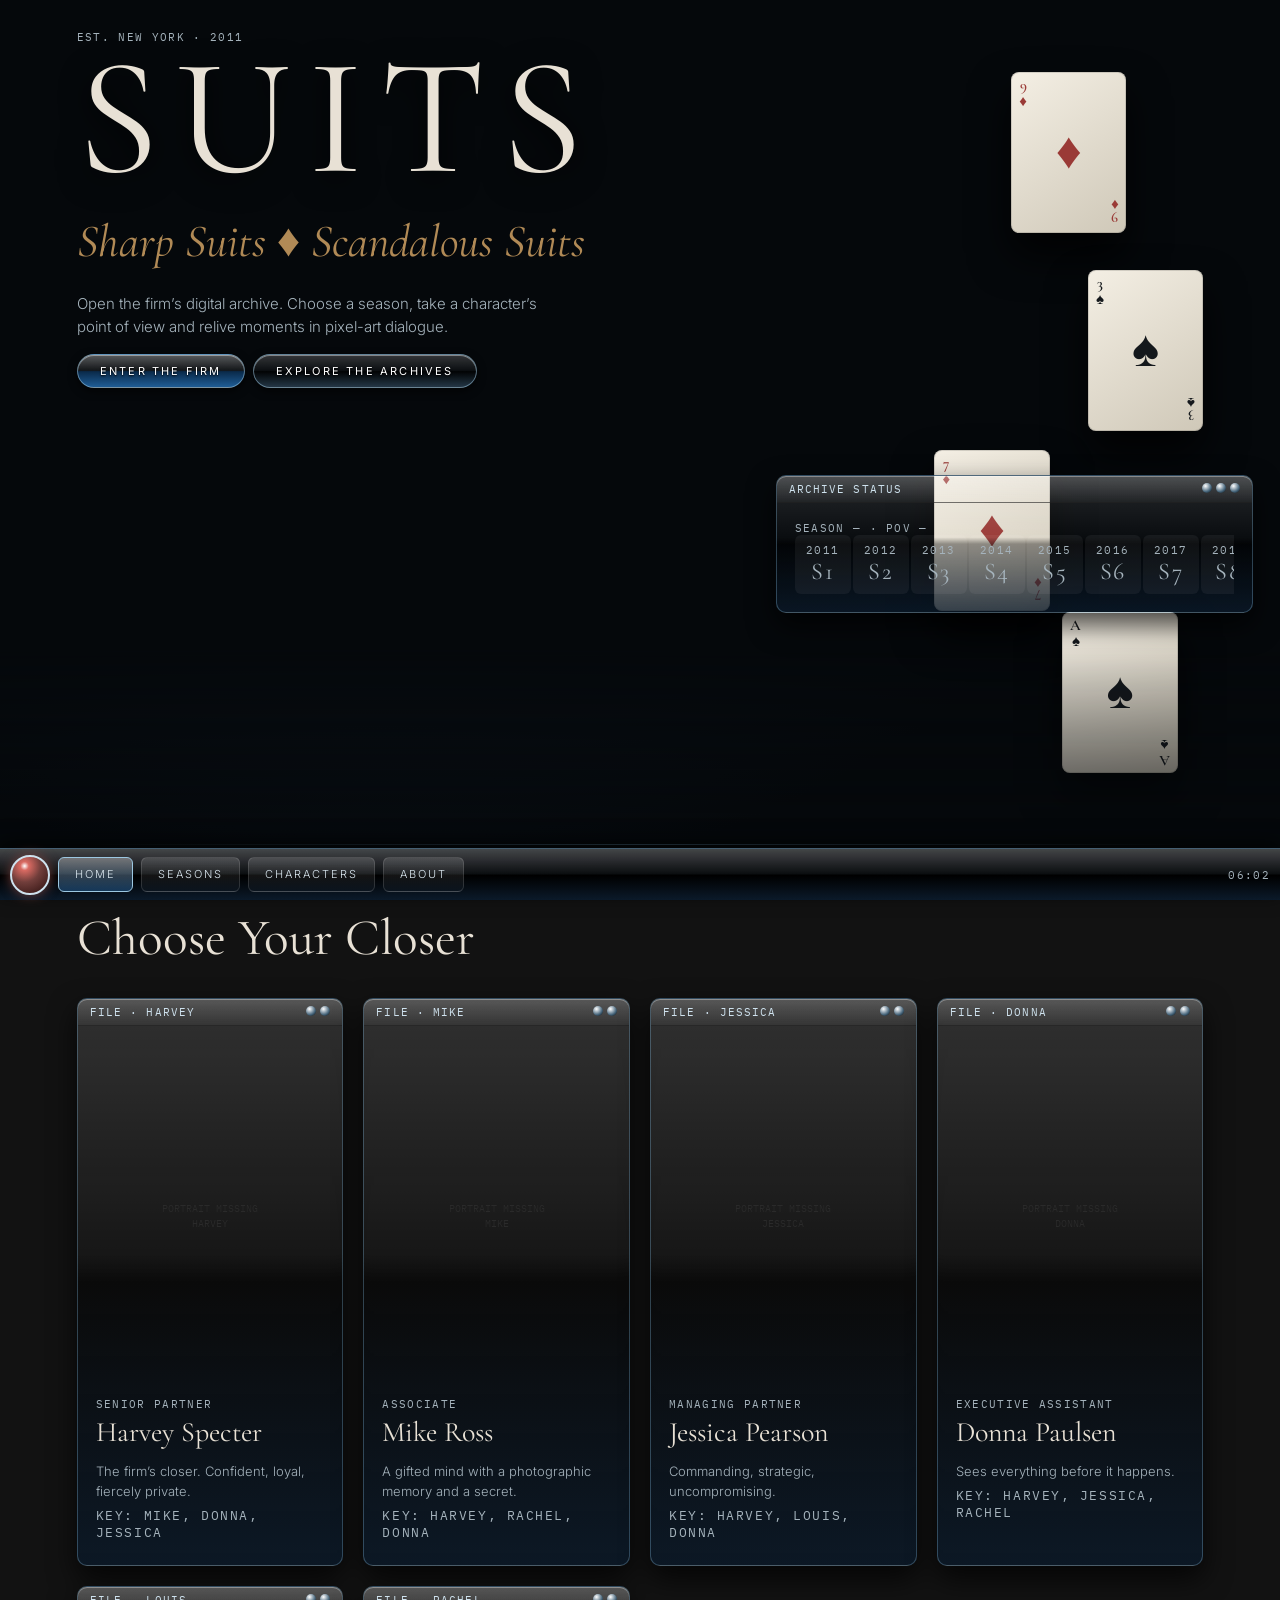
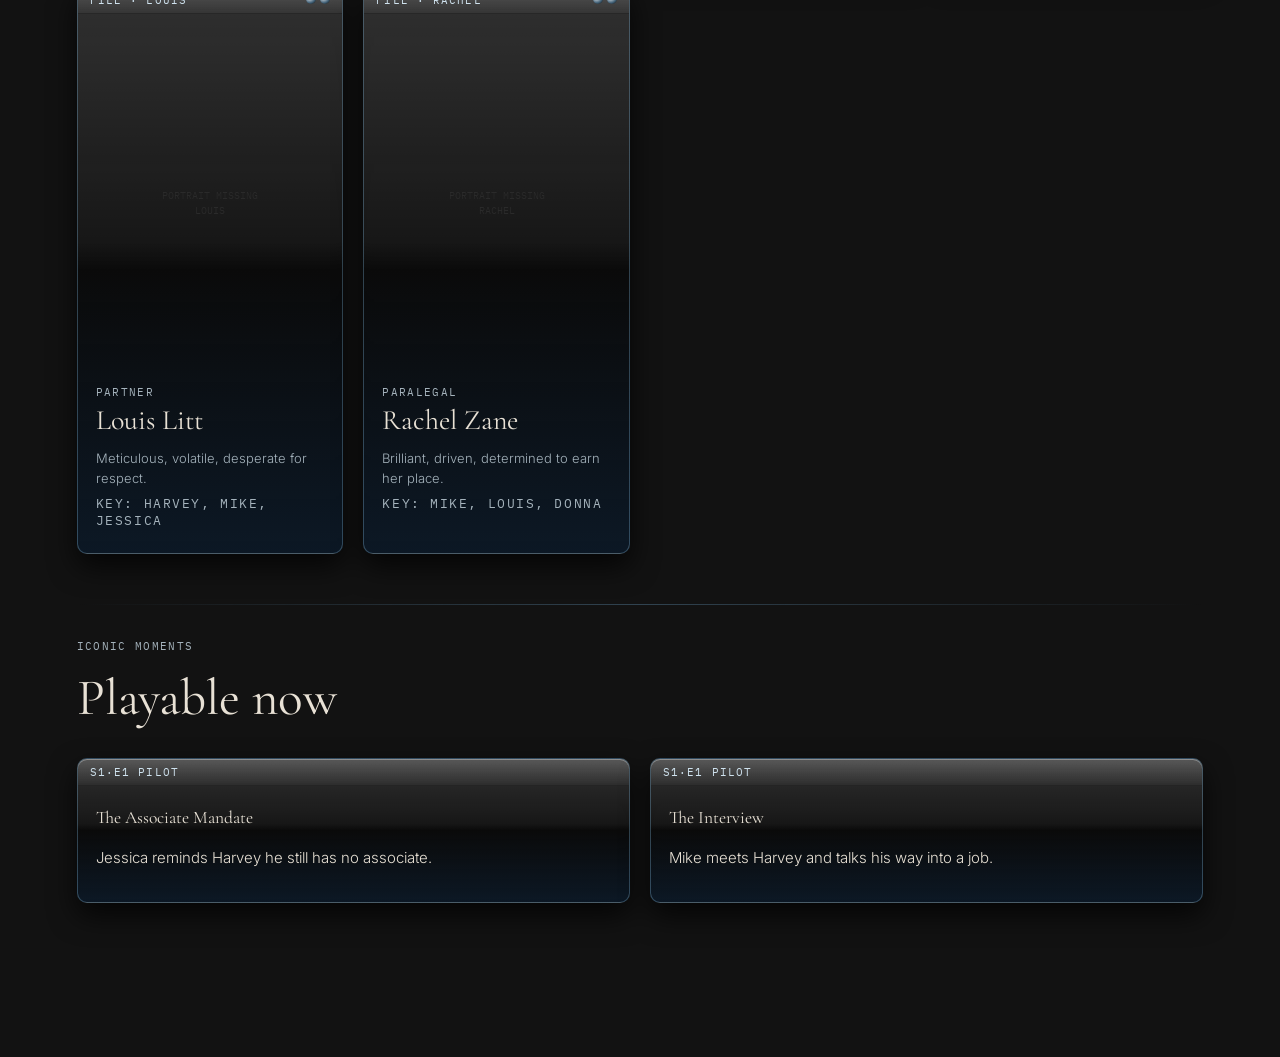
==== index.html @ e46c5b12 "move files to root" ====
<!DOCTYPE html>
<html lang="en">

<head>
    <meta charset="utf-8">
    <meta name="viewport" content="width=device-width, initial-scale=1, viewport-fit=cover">
    <title>SUITS — The Art of the Deal</title>
    <link
        href="https://fonts.googleapis.com/css2?family=Cormorant+Garamond:wght@400;600&family=Inter:wght@300;400&family=IBM+Plex+Mono&family=Press+Start+2P&display=swap"
        rel="stylesheet">
    <link rel="stylesheet" href="css/styles.css">
</head>

<body>

    <section class="pg on" id="p-home">
        <div class="hero" id="hero">
            <div class="sphere"></div>
            <div class="pc c1 red"><span class="r">9<br>♦</span><span class="s">♦</span><span class="r b">9<br>♦</span></div>
            <div class="pc c2"><span class="r">3<br>♠</span><span class="s">♠</span><span class="r b">3<br>♠</span></div>
            <div class="pc c3 red"><span class="r">7<br>♦</span><span class="s">♦</span><span class="r b">7<br>♦</span></div>
            <div class="pc c4"><span class="r">A<br>♠</span><span class="s">♠</span><span class="r b">A<br>♠</span></div>            
            <div class="hg">
                <div>
                    <div class="mono">Est. New York · 2011</div>
                    <h1>SUITS</h1>
                    <h2>Sharp Suits ♦ Scandalous Suits</h2>
                    <p style="max-width:460px;color:var(--sv)">Open the firm’s digital archive. Choose a season, take a
                        character’s point of view and relive moments in pixel-art dialogue.</p>
                    <p><button class="btn" id="enterBtn">Enter the firm</button> &nbsp;<a class="btn g" href="#seasons">Explore
                            the archives</a></p>
                </div>
                <div class="aw">
                    <div class="tb"><span>Archive status</span><span><i></i><i></i><i></i></span></div>
                    <div class="bd">
                        <div class="mono" id="wst"></div>
                        <div class="fc" id="fc"></div>
                    </div>
                </div>
            </div>
        </div>
        <div class="top">
            <div class="sec rv" id="people">
                <div class="mono">Pearson's People</div>
                <h2>Choose Your Closer</h2>
                <div class="row" id="hp"></div>
            </div>
            <div class="sec rv">
                <div class="mono">Iconic moments</div>
                <h2>Playable now</h2>
                <div class="row" id="hm"></div>
            </div>
        </div>
    </section>

    <section class="pg top" id="p-seasons">
        <div class="mono">Archive · Historical records</div>
        <h2 style="font-size:52px;margin:6px 0 20px">The Firm’s Records</h2>
        <div class="row" id="sg"></div>
    </section>
    <section class="pg top" id="p-characters">
        <div class="mono">Confidential · Personnel files</div>
        <h2 style="font-size:52px;margin:6px 0 8px">Lobby</h2>
        <div class="row" id="cg"></div>
    </section>
    <section class="pg top" id="p-scenes">
        <div class="mono" id="sh"></div>
        <h2 style="font-size:46px;margin:6px 0 20px">Revisit the moments that defined the firm</h2>
        <div id="sl" class="row" style="grid-template-columns:1fr"></div>
    </section>
    <section class="pg top" id="p-player">
        <div class="bar mono"><span id="pi"></span><span id="pp"></span></div><br>
        <div class="stage" id="stage"></div>
        <div class="dbox" id="db">
            <div class="pt" id="dp"></div>
            <div>
                <div class="nm" id="dn"></div>
                <div class="tx" id="dt"></div>
                <div class="cont">CLICK TO CONTINUE ▼</div>
            </div>
        </div>
        <div class="bar">
            <div class="pr"><i id="pb"></i></div><span><button class="btn g" id="bp">Pause</button> <button
                    class="btn g" id="br">Restart</button><button class="btn g" id="bf">☆ Save</button><a class="btn g" href="#scenes">Scenes</a></span>
        </div>
    </section>
    <section class="pg top" id="p-about">
        <div class="aw" style="max-width:620px">
            <div class="tb"><span>About</span><span><i></i><i></i><i></i></span></div>
            <div class="bd">
                <p>Unofficial fan-made tribute to <i>Suits</i> (2011–2019). Dialogue is condensed paraphrase. Add scenes
                    by editing the <code>SC</code> array.</p>
            </div>
        </div>
    </section>
    <section class="pg top" id="p-saved">
        <div class="mono">Operations · Favourites</div>
        <h2 style="font-size:52px;margin:6px 0 20px">Saved Scenes</h2>
        <div id="fv" class="row" style="grid-template-columns:1fr"></div>
    </section>
    <div class="aw sm" id="sm">
        <div class="tb"><span>Operations</span></div>
        <a href="#" id="sndBtn">♪ Sound: <b id="sndState">Off</b></a>
        <a href="#saved">✰ Favorites </a>
        <a href="#scenes">🗁 Scenes </a>
        <a href="#" id="rs">⭯ Reset </a>
    </div>
    <div class="tk">
        <div class="orb" id="orb"></div><a class="t" href="#home" data-n="home">Home</a><a class="t" href="#seasons"
            data-n="seasons">Seasons</a><a class="t" href="#characters" data-n="characters">Characters</a><a class="t"
            href="#about" data-n="about">About</a><span class="mono" id="clk"></span>
    </div>
    <div class="ov" id="ov">
        <div class="aw">
            <div class="tb"><span>Suits</span></div>
            <div class="bd">
                <h2 id="ot"></h2>
                <p class="mono" id="oe"></p>
                <p id="ob"></p>
            </div>
        </div>
    </div>

    <audio id="bgm" src="assets/audio/theme.mp3" loop preload="none"></audio>
    <script src="js/data.js"></script>
    <script src="js/characters.js"></script>
    <script src="js/app.js"></script>
</body>

</html>
---- css/styles.css ----
/* =====================================================================
   styles.css — WHERE TO CHANGE THE LOOK
   1  COLOURS ........ the :root variables at the very top (change once, applies everywhere)
   2  GLASS WINDOWS .. .aw (panel) .tb (title bar) .btn (glossy button)
   3  HOMEPAGE ....... .hero .sphere .cube  (decorations)   .ph-tag (background placeholder)
   4  CARDS .......... .card  .card:hover  (hover effects)
   5  PORTRAITS ...... .slot   6 TASKBAR .tk   7 SCENE PLAYER .stage .sp .dbox
   8  ANIMATION ...... bottom of file: .rv (scroll reveal), @keyframes, hover glow
   ===================================================================== */

:root {
  --k:#090B0D;
  --n:#101820;
  --b:#142638;
  --s:#243746;
  --st:#45647A;
  --sv:#A5B3BC;
  --iv:#E8E1D5;
  --br:#B18A56;
  --bu:#713E3B;
  --cy:#428AA8;
  --bl:#1f5d96;
  color-scheme:dark;
  box-sizing:border-box;
  padding-top:env(safe-area-inset-top,0px)
}

* {
  box-sizing:border-box
}
html {
  scroll-padding-top:env(safe-area-inset-top,0px)
}

body {
  margin:0;
  background:radial-gradient(ellipse at 30% 10%,#142638,#05080b 70%) fixed;
  color:var(--iv);
  font:300 15px/1.55 Inter,Tahoma,Arial,sans-serif;
  padding-bottom:70px
}

h1,h2,h3 {
  font-family:'Cormorant Garamond',Georgia,serif;
  font-weight:400;
  margin:0
}

.mono {
  font:11px 'IBM Plex Mono',Consolas,monospace;
  letter-spacing:.12em;
  text-transform:uppercase;
  color:var(--sv)
}

.aw {
  border-radius:10px;
  border:1px solid #7fb4d855;
  background:linear-gradient(180deg,#ffffff22 0,#ffffff06 45%,#0006 50%,#0b1a2acc 100%);
  box-shadow:inset 0 1px #fff5,0 12px 28px #000b;
  overflow:hidden;
  position:relative
}

.tb {
  display:flex;
  justify-content:space-between;
  padding:6px 12px;
  font:11px 'IBM Plex Mono';
  letter-spacing:.1em;
  text-transform:uppercase;
  color:#cfe2ee;
  background:linear-gradient(#ffffff30,#ffffff08);
  border-bottom:1px solid #0008
}
.tb i {
  display:inline-block;
  width:10px;
  height:10px;
  border-radius:50%;
  background:radial-gradient(circle at 35% 30%,#fff,#45647A 60%,#000);
  margin-left:4px
}

.bd {
  padding:18px
}

.btn {
  display:inline-block;
  padding:9px 22px;
  border-radius:18px;
  border:1px solid #9cc7e188;
  background:linear-gradient(#ffffff55,#ffffff10 48%,#0a2a4a 52%,#1f5d96);
  color:#fff;
  font:11px Inter;
  letter-spacing:.2em;
  text-transform:uppercase;
  cursor:pointer;
  text-decoration:none;
  box-shadow:0 3px 8px #000a,inset 0 1px #fff6;
  text-shadow:0 1px 2px #000
}
.btn:hover {
  filter:brightness(1.25)
}
.btn.g {
  background:linear-gradient(#ffffff30,#ffffff08 48%,#0008 52%,#243746)
}

.pg {
  display:none;
  min-height:100vh
}
.pg.on {
  display:block
}
.top {
  padding:34px 6vw
}

.hero {
  position:relative;
  min-height:100vh;
  overflow:hidden;
  background:#05080b center/cover;
  padding:30px 6vw
}


.cube {
  position:absolute;
  background:linear-gradient(135deg,#3b8fdc,#0f3e72);
  border:1px solid #9cc7e1aa;
  box-shadow:0 20px 40px #000c,inset 0 0 30px #fff3;
  transform:skew(-18deg,8deg)
}

.hero>* {
  position:relative
}
.hero .sphere,.hero .cube {
  position:absolute
}

.icons {
  display:flex;
  gap:26px;
  flex-wrap:wrap;
  margin-bottom:34px
}
.ic {
  width:84px;
  text-align:center;
  text-decoration:none;
  color:#dbe8f0;
  font-size:11px;
  text-shadow:0 1px 3px #000
}

.ic b {
  display:block;
  width:62px;
  height:62px;
  margin:0 auto 6px;
  border-radius:14px;
  background:linear-gradient(#ffffff77,#ffffff10 48%,#0a2a4a 52%,#2f86d6);
  border:1px solid #bfe0f588;
  box-shadow:0 6px 14px #000a,inset 0 1px #fff;
  font:600 28px 'Cormorant Garamond';
  line-height:62px;
  color:#fff
}

.hero h1 {
  font-size:clamp(70px,13vw,180px);
  letter-spacing:.1em;
  line-height:.9;
  text-shadow:0 6px 30px #000
}
.hero h2 {
  font-style:italic;
  color:var(--br);
  font-size:clamp(26px,3.6vw,48px);
  margin:12px 0
}

.hg {
    display: grid;
    grid-template-columns: 1.3fr 1fr;
    gap: 28px;
    align-items: end;
}
.hg > .aw {
    transform: translate(50px, 210px);
}
@media(max-width:850px) {
  .hg {
  grid-template-columns:1fr
}

}

.row {
  display:grid;
  gap:20px;
  grid-template-columns:repeat(auto-fit,minmax(220px,1fr))
}
.sec {
  margin:50px 0
}
.sec>h2 {
  font-size:clamp(32px,4vw,52px);
  margin:6px 0 20px
}

.fc {
  display:flex;
  overflow-x:auto;
  gap:2px
}
.fc div {
  flex:1 0 56px;
  text-align:center;
  font-size:11px;
  padding:8px 2px;
  border-radius:6px;
  background:#ffffff0d
}
.fc b {
  display:block;
  font:400 24px 'Cormorant Garamond'
}

.card {
  cursor:pointer
}
.card.sel {
  outline:2px solid var(--br)
}
.card h3 {
  font-size:28px
}
.card p {
  font-size:13px;
  color:var(--sv);
  margin:6px 0
}

.tag {
  display:inline-block;
  border:1px solid var(--st);
  border-radius:10px;
  padding:1px 8px;
  margin:2px 3px 2px 0;
  font:11px 'IBM Plex Mono'
}

.slot {
  aspect-ratio:2/3;
  background:transparent;
  border:0;
  position:relative;
  display:grid;
  place-items:center;
  text-align:center;
  color:#2a2a2a;
  font:10px 'IBM Plex Mono';
  cursor:pointer;
  overflow:hidden;
  width:100%
}

.slot.ro {
  cursor:default
}
.slot img {
  position:absolute;
  inset:0;
  width:100%;
  height:100%;
  object-fit:cover;
  image-rendering:pixelated
}
.slot span {
  padding:6px;
  line-height:1.5;
  text-transform:uppercase
}

.wd {
  display:flex;
  gap:8px;
  overflow-x:auto;
  margin:10px 0
}
.wd .o {
  flex:0 0 68px;
  text-align:center;
  font-size:10px;
  border:1px solid #45647A88;
  border-radius:6px;
  padding:4px;
  cursor:pointer
}
.wd .o.on {
  border-color:var(--br)
}

.scn {
  display:grid;
  grid-template-columns:200px 1fr;
  gap:24px;
  align-items:center
}
@media(max-width:640px) {
  .scn {
  grid-template-columns:1fr
}

}
.th {
  display:flex;
  gap:6px
}

.tk {
  position:fixed;
  left:0;
  right:0;
  bottom:0;
  height:52px;
  z-index:30;
  display:flex;
  align-items:center;
  gap:8px;
  padding:0 10px calc(env(safe-area-inset-bottom,0px));
  background:linear-gradient(#ffffff40,#ffffff08 48%,#000 52%,#0b1a2a);
  border-top:1px solid #9cc7e166;
  box-shadow:0 -6px 20px #000a
}

.orb {
  width:40px;
  height:40px;
  border-radius:50%;
  border:2px solid #cfe2ee;
  background:radial-gradient(circle at 35% 25%,#fff 0,#d96a62 12%,#713E3B 45%,#2a0f0e);
  cursor:pointer;
  box-shadow:0 0 12px #713E3B
}

.tk a.t {
  padding:8px 16px;
  border-radius:6px;
  color:#dbe8f0;
  font-size:11px;
  letter-spacing:.18em;
  text-transform:uppercase;
  text-decoration:none;
  background:linear-gradient(#ffffff26,#ffffff05);
  border:1px solid #ffffff22
}
.tk a.t.on {
  background:linear-gradient(#ffffff55,#2f86d655);
  border-color:#9cc7e1
}

#clk {
  margin-left:auto
}
.sm {
  position:fixed;
  left:8px;
  bottom:58px;
  width:260px;
  z-index:31;
  display:none
}
.sm.on {
  display:block
}
.sm a {
  display:block;
  padding:9px 14px;
  color:#dbe8f0;
  text-decoration:none;
  font-size:13px
}
.sm a:hover {
  background:#2f86d655
}

.stage {
  max-width:980px;
  margin:auto;
  border:4px solid #45647A;
  border-radius:6px;
  position:relative;
  height:min(66vh,540px);
  overflow:hidden;
  background:#16242f center/cover
}

.wall {
  position:absolute;
  inset:0 0 28% 0;
  background:linear-gradient(#1a2a3a,#0e1822)
}
.floor {
  position:absolute;
  left:0;
  right:0;
  bottom:0;
  height:28%;
  background:linear-gradient(#1a1410,#0a0806);
  border-top:4px solid #05080b
}

.sp {
  position:absolute;
  bottom:100px;
  width:min(30%,230px);
  filter:brightness(.45) drop-shadow(0 6px 10px #000a);
  transition:.2s
}
.sp.on {
  filter:drop-shadow(0 6px 12px #000a);
  transform:translateY(-8px)
}

.dbox {
  max-width:920px;
  margin: -125px auto -20px;
  position:relative;
  z-index:8;
  border:2px solid #cfe2ee88;
  border-radius:8px;
  box-shadow:inset 0 0 0 3px #0a1a2a99,inset 0 0 0 4px #b18a5688,0 8px 24px #000a;
  background:linear-gradient(180deg,#428AA8cc 0%,#1c4a66d9 45%,#0c1c2ccc 100%);
  backdrop-filter:blur(3px);
  padding:18px 22px;
  cursor:pointer;
  display:flex;
  gap:18px;
  min-height:150px;
  font-family:'Press Start 2P',monospace
}

.dbox .pt {
  width:100px;
  flex:none
}
.nm {
  color:#f4dfb0;
  text-shadow:0 1px 2px #000;
  font-size:12px;
  margin-bottom:12px
}
.tx {
  font-size:12px;
  line-height:2;
  text-shadow:0 1px 2px #000
}
.cont {
  animation:bl 1s steps(2) infinite;
  color:var(--sv);
  font-size:10px;
  margin-top:8px
}
@keyframes bl {
  50% {
  opacity:0
}

}

.bar {
  max-width:980px;
  margin:auto;
  display:flex;
  justify-content:space-between;
  flex-wrap:wrap;
  gap:10px;
  align-items:center
}

#p-player > .bar:last-child {
    margin-top: 35px;
}
.pr {
  height:8px;
  border-radius:4px;
  background:#243746;
  flex:1;
  min-width:120px
}
.pr i {
  display:block;
  height:100%;
  border-radius:4px;
  background:linear-gradient(#e8c88e,#B18A56);
  width:0
}

.ov {
  position:fixed;
  inset:0;
  background:#000c;
  display:none;
  place-items:center;
  z-index:40;
  text-align:center
}
.ov.on {
  display:grid
}
.ov .aw {
  max-width:420px
}

.up {
  position:absolute;
  right:14px;
  top:14px;
  z-index:5
}
.ph {
  position:absolute;
  inset:0;
  display:grid;
  place-items:center;
  text-align:center;
  padding:20px;
  font:12px/1.6 'IBM Plex Mono',monospace;
  letter-spacing:.12em;
  text-transform:uppercase;
  color:#8aa4b6;
  background:repeating-linear-gradient(45deg,#0d1620 0 14px,#101c28 14px 28px);
  border:2px dashed #45647A
}
.ph[hidden] {
  display:none
}


/* ---------- placeholders ---------- */
.ph-tag {
  position: absolute; right: 18px; top: 18px; z-index: 3; max-width: 340px;
  padding: 8px 12px; font: 10px/1.5 'IBM Plex Mono', monospace; letter-spacing: .1em; text-transform: uppercase;
  color: #8aa4b6; border: 1px dashed #45647A; background: #0b1218cc;
}
.ph-tag[hidden] { display: none }

/* =====================================================================
   8. ANIMATION & EFFECTS  (edit freely)
   ===================================================================== */

/* Scroll reveal: app.js adds class "in" when an element ("rv") enters the screen.
   Change translateY(40px) for distance, .7s for speed, scale()/blur() for other looks. */
.rv {
  opacity: 0;
  transform: translateY(40px);
  transition: opacity .7s ease var(--d, 0ms), transform .7s cubic-bezier(.2, .7, .2, 1) var(--d, 0ms);
}
.rv.in { opacity: 1; transform: none }

/* Card hover lift + glow */
.card { transition: transform .25s ease, box-shadow .25s ease, opacity .7s ease var(--d, 0ms) }
.card.in:hover { transform: translateY(-6px); box-shadow: 0 18px 40px #000c, 0 0 0 1px #B18A56aa, 0 0 26px #428AA855 }

/* Hero entrance */
.hero h1 { animation: rise 1.2s ease both }
.hero h2 { animation: rise 1.2s .25s ease both }
.hero p  { animation: rise 1.2s .5s ease both }
@keyframes rise { from { opacity: 0; transform: translateY(30px) } to { opacity: 1; transform: none } }

/* Floating decorations */
.cube   { animation: float 7s ease-in-out infinite }
@keyframes float { 50% { margin-top: -14px } }

/* Slow glow on the start orb */
.orb { animation: glow 3s ease-in-out infinite }
@keyframes glow { 50% { box-shadow: 0 0 22px #d96a62 } }

/* Players who prefer reduced motion get none of the above */
@media (prefers-reduced-motion: reduce) {
  .rv { opacity: 1; transform: none; transition: none }
  .hero h1, .hero h2, .hero p, .cube, .orb { animation: none }
}
/* ================= ADDITIONS — paste at the END of styles.css ================= */

/* --- smooth fade: hero image dissolves into the page --- */
.hero {
  padding-bottom: 260px;
  -webkit-mask-image: linear-gradient(to bottom, #000 calc(100% - 260px), transparent 100%);
          mask-image: linear-gradient(to bottom, #000 calc(100% - 260px), transparent 100%);
}
.hero + .top { margin-top: -140px; position: relative; }
.sec::before {
  content: ''; display: block; height: 1px; margin-bottom: 34px;
  background: linear-gradient(90deg, transparent, #45647A99 50%, transparent);
}

/* --- floating playing cards (replace the .cube divs in index.html) --- */
.hero .pc {
  position: absolute; width: clamp(84px, 9vw, 132px); aspect-ratio: 5 / 7;
  display: grid; place-items: center; border-radius: 8px;
  background: linear-gradient(145deg, #f4efe4, #cfc8b8); color: #14181c;
  font-family: 'Cormorant Garamond', serif;
  box-shadow: 0 22px 40px #000c, inset 0 0 0 1px #0002;
  animation: fall 9s ease-in-out infinite;
}
.pc.red { color: #9a3a36; }
.pc .s { font-size: clamp(34px, 4vw, 60px); line-height: 1; }
.pc .r { position: absolute; left: 8px; top: 6px; font-size: 15px; font-weight: 600; line-height: 1.05; text-align: center; }
.pc .r.b { left: auto; top: auto; right: 8px; bottom: 6px; transform: rotate(180deg); }
.c1 { right: 12%; top: 8%;  --rot: -10deg; }
.c2 { right: 6%;  top: 30%; --rot: 7deg;  animation-delay: -2s; }
.c3 { right: 18%; top: 50%; --rot: -5deg; animation-delay: -4s; }
.c4 { right: 8%;  top: 68%; --rot: 12deg; animation-delay: -6s; }
@keyframes fall {
  0%, 100% { transform: translateY(0)     rotate(var(--rot)) rotateY(0); }
  50%      { transform: translateY(-18px) rotate(calc(var(--rot) + 5deg)) rotateY(14deg); }
}
@media (prefers-reduced-motion: reduce) { .hero .pc { animation: none; transform: rotate(var(--rot)); } }

/* --- saved-scene star --- */
.star { background: none; border: 0; color: #cfe2ee88; font-size: 16px; cursor: pointer; }
.star.on { color: #e8c88e; text-shadow: 0 0 8px #B18A56; }

/* --- responsive (keep LAST so it wins) --- */
.pg, .hero { min-height: 100vh; min-height: 100svh; }

@media (max-width: 900px) {
  .hero { padding: 24px 5vw 260px; }
  .hg   { grid-template-columns: 1fr; }
  .hg > .aw { transform: none; }
  .stage { height: min(50vh, 400px); }
}
@media (max-width: 640px) {
  body { font-size: 14px; padding-bottom: 64px; }
  .top { padding: 24px 5vw; }
  .sec { margin: 34px 0; }
  .hero h1 { font-size: clamp(56px, 20vw, 110px); }
  .ph-tag { display: none; }
  .hero .pc.c3, .hero .pc.c4 { display: none; }

  .tk { gap: 6px; padding: 0 8px; overflow-x: auto; }
  .tk a.t { padding: 8px 10px; font-size: 10px; letter-spacing: .1em; white-space: nowrap; flex: none; }
  .orb { flex: none; width: 36px; height: 36px; }
  #clk { display: none; }
  .sm { width: calc(100vw - 16px); }

  .row { grid-template-columns: 1fr 1fr; }
  .card h3 { font-size: 22px; }
  .btn { padding: 8px 14px; letter-spacing: .12em; }

  .stage { height: 340px; }
  .sp { width: 40%; }
  .dbox { margin: -100px 8px 14px; padding: 12px; gap: 10px; min-height: 120px; }
  .dbox .pt { width: 64px; }
  .nm, .tx { font-size: 10px; }
  .tx { line-height: 1.9; }
}
@media (max-width: 380px) { .row { grid-template-columns: 1fr; } }
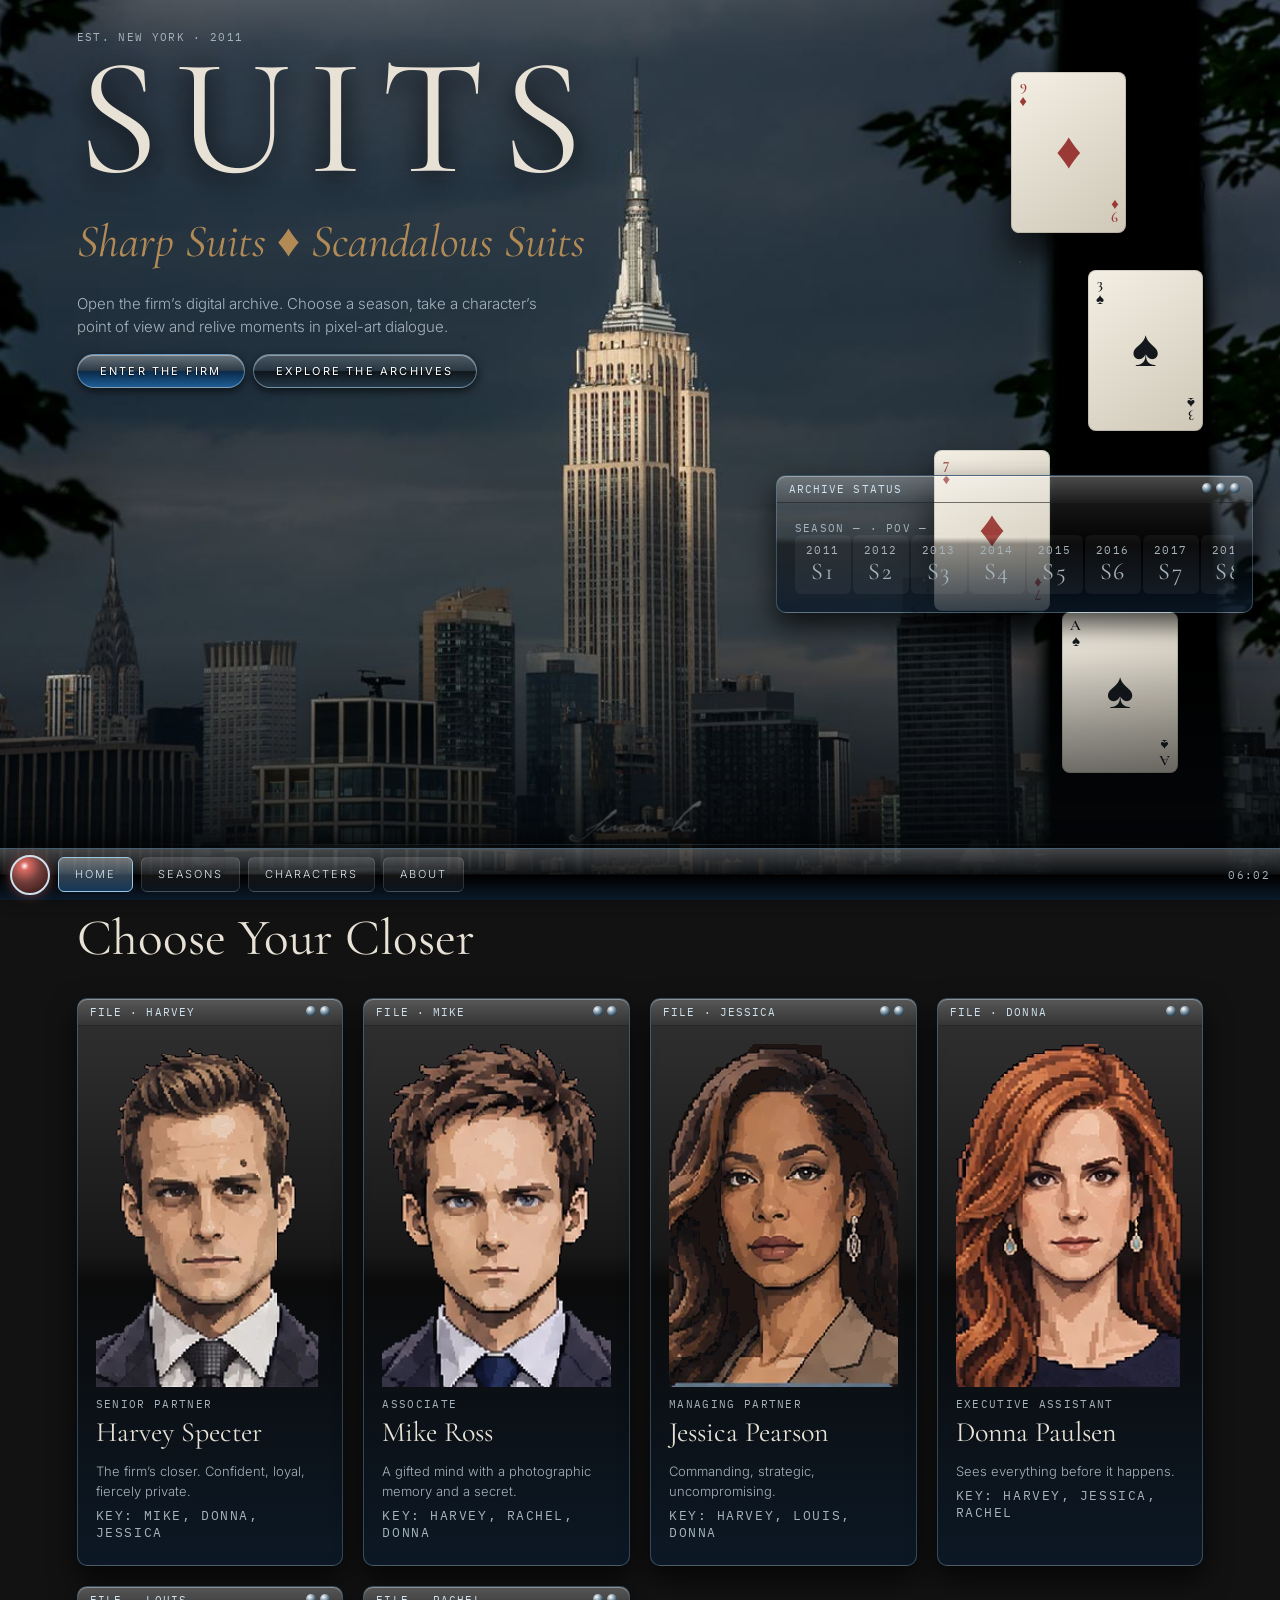
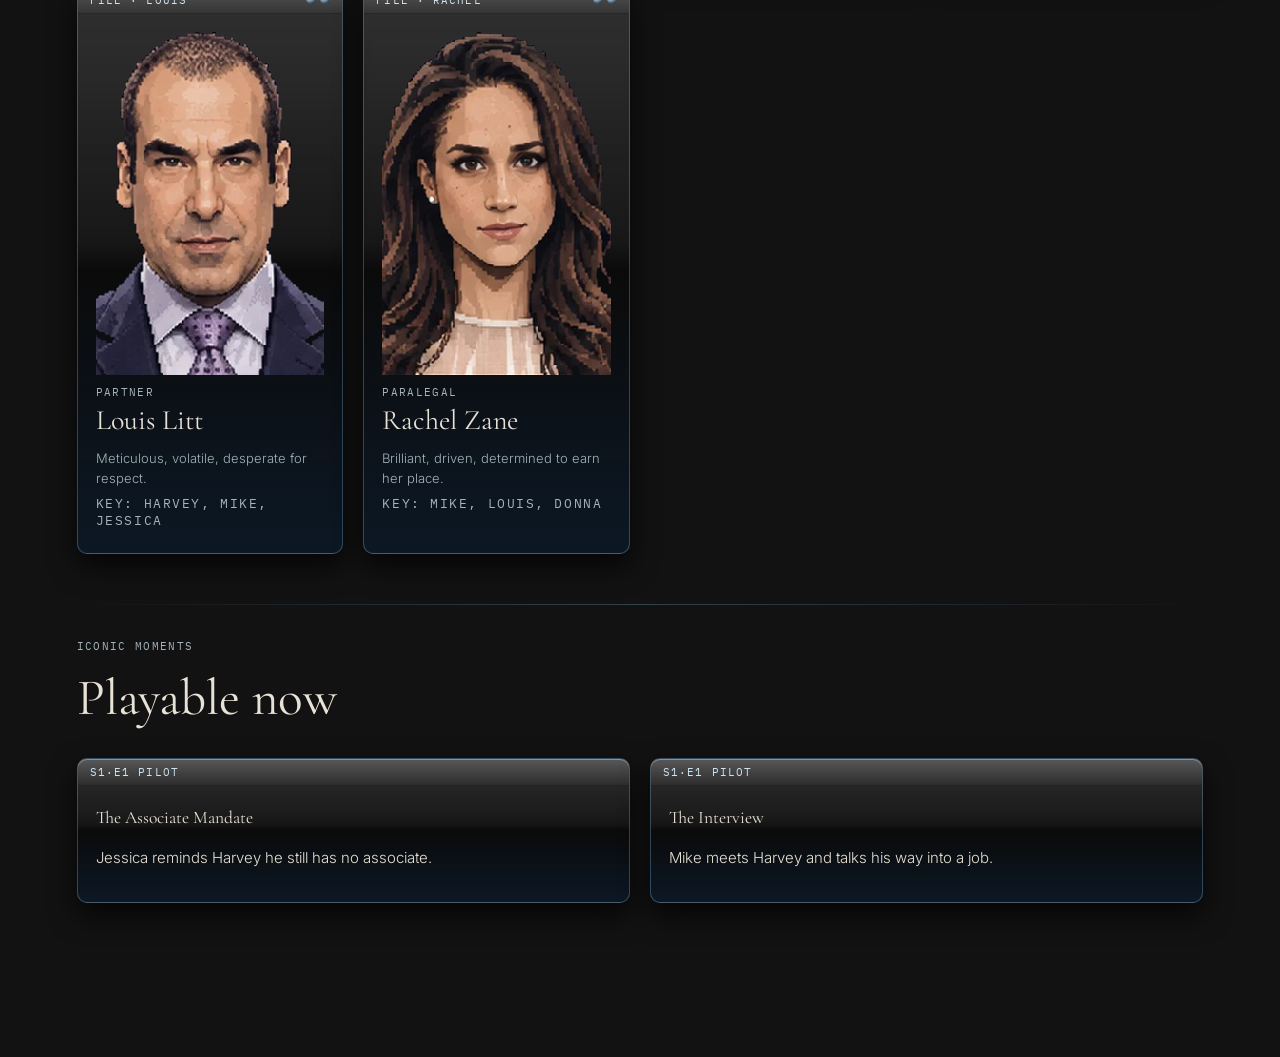
==== commit 48ce705c: "Rename homepage.html to index.html" ====
--- a/index.html
+++ b/index.html
@@ -127,4 +127,4 @@
     <script src="js/app.js"></script>
 </body>
 
-</html>+</html>
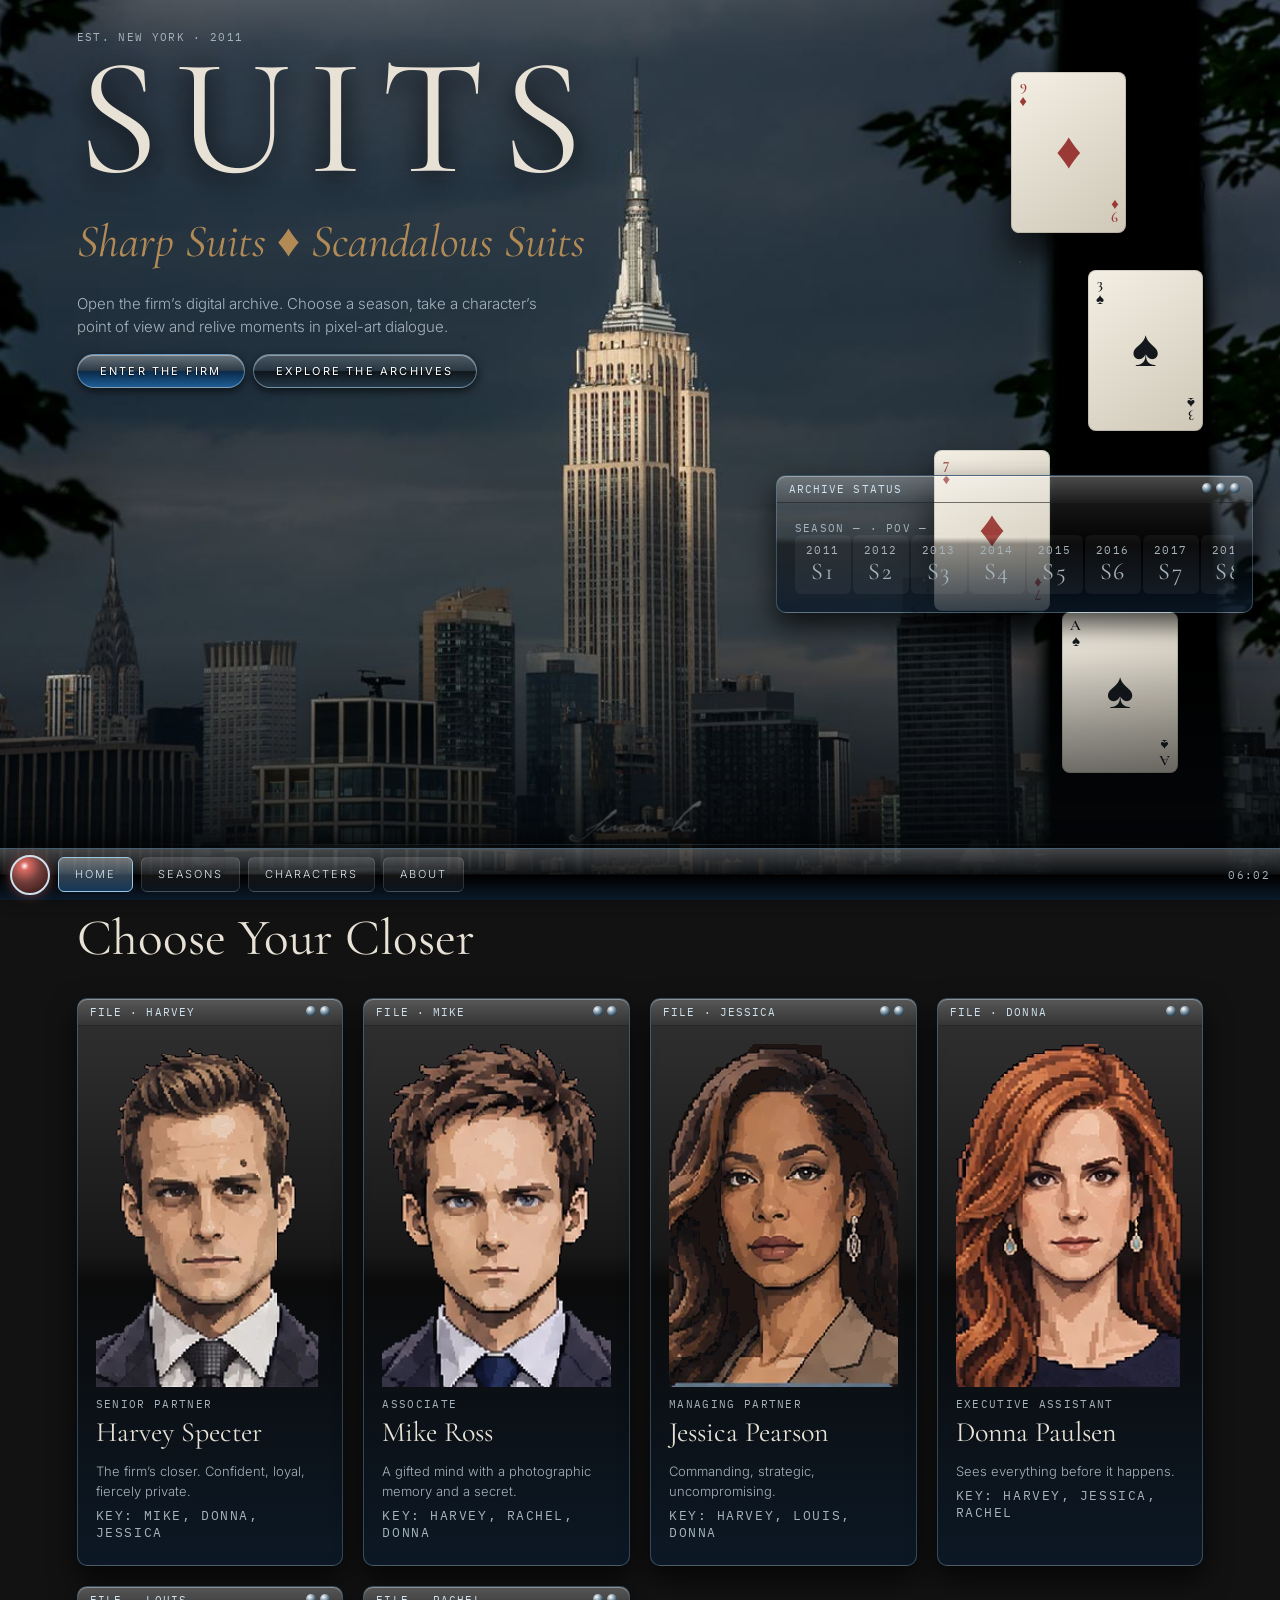
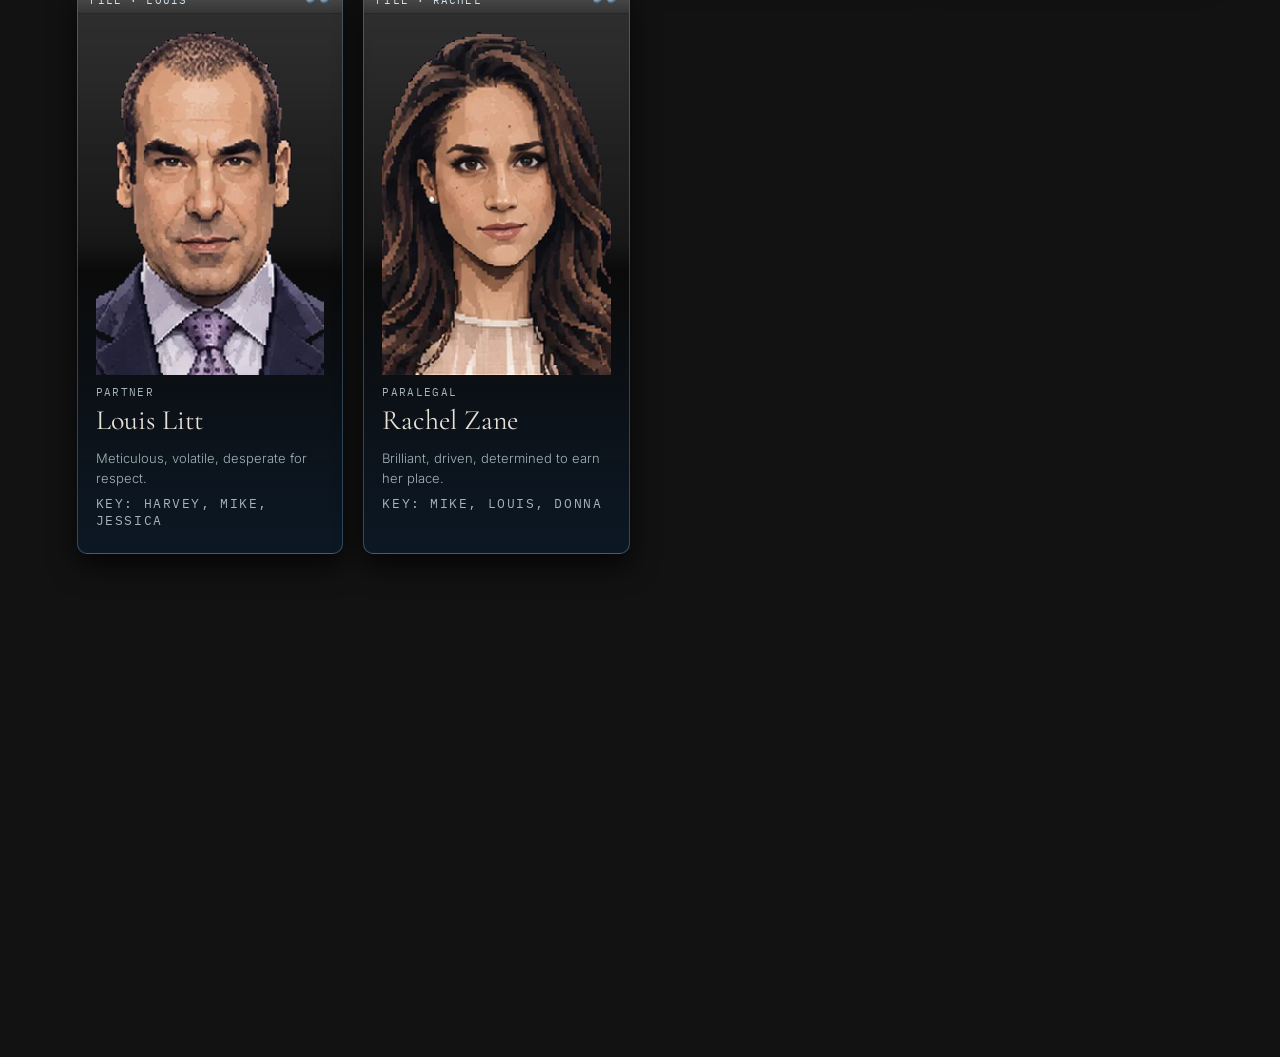
==== commit 8174a279: "Update index.html Edit content of "About" button." ====
--- a/index.html
+++ b/index.html
@@ -88,8 +88,8 @@
         <div class="aw" style="max-width:620px">
             <div class="tb"><span>About</span><span><i></i><i></i><i></i></span></div>
             <div class="bd">
-                <p>Unofficial fan-made tribute to <i>Suits</i> (2011–2019). Dialogue is condensed paraphrase. Add scenes
-                    by editing the <code>SC</code> array.</p>
+                <p>Unofficial fan-made tribute to <i>Suits</i> (2011–2019). Dialogues are quoted word-by-word. Save your favorite scenes,
+                    turn on BGM - take a trip down memory lane with the <code>red</code> button.</p>
             </div>
         </div>
     </section>
